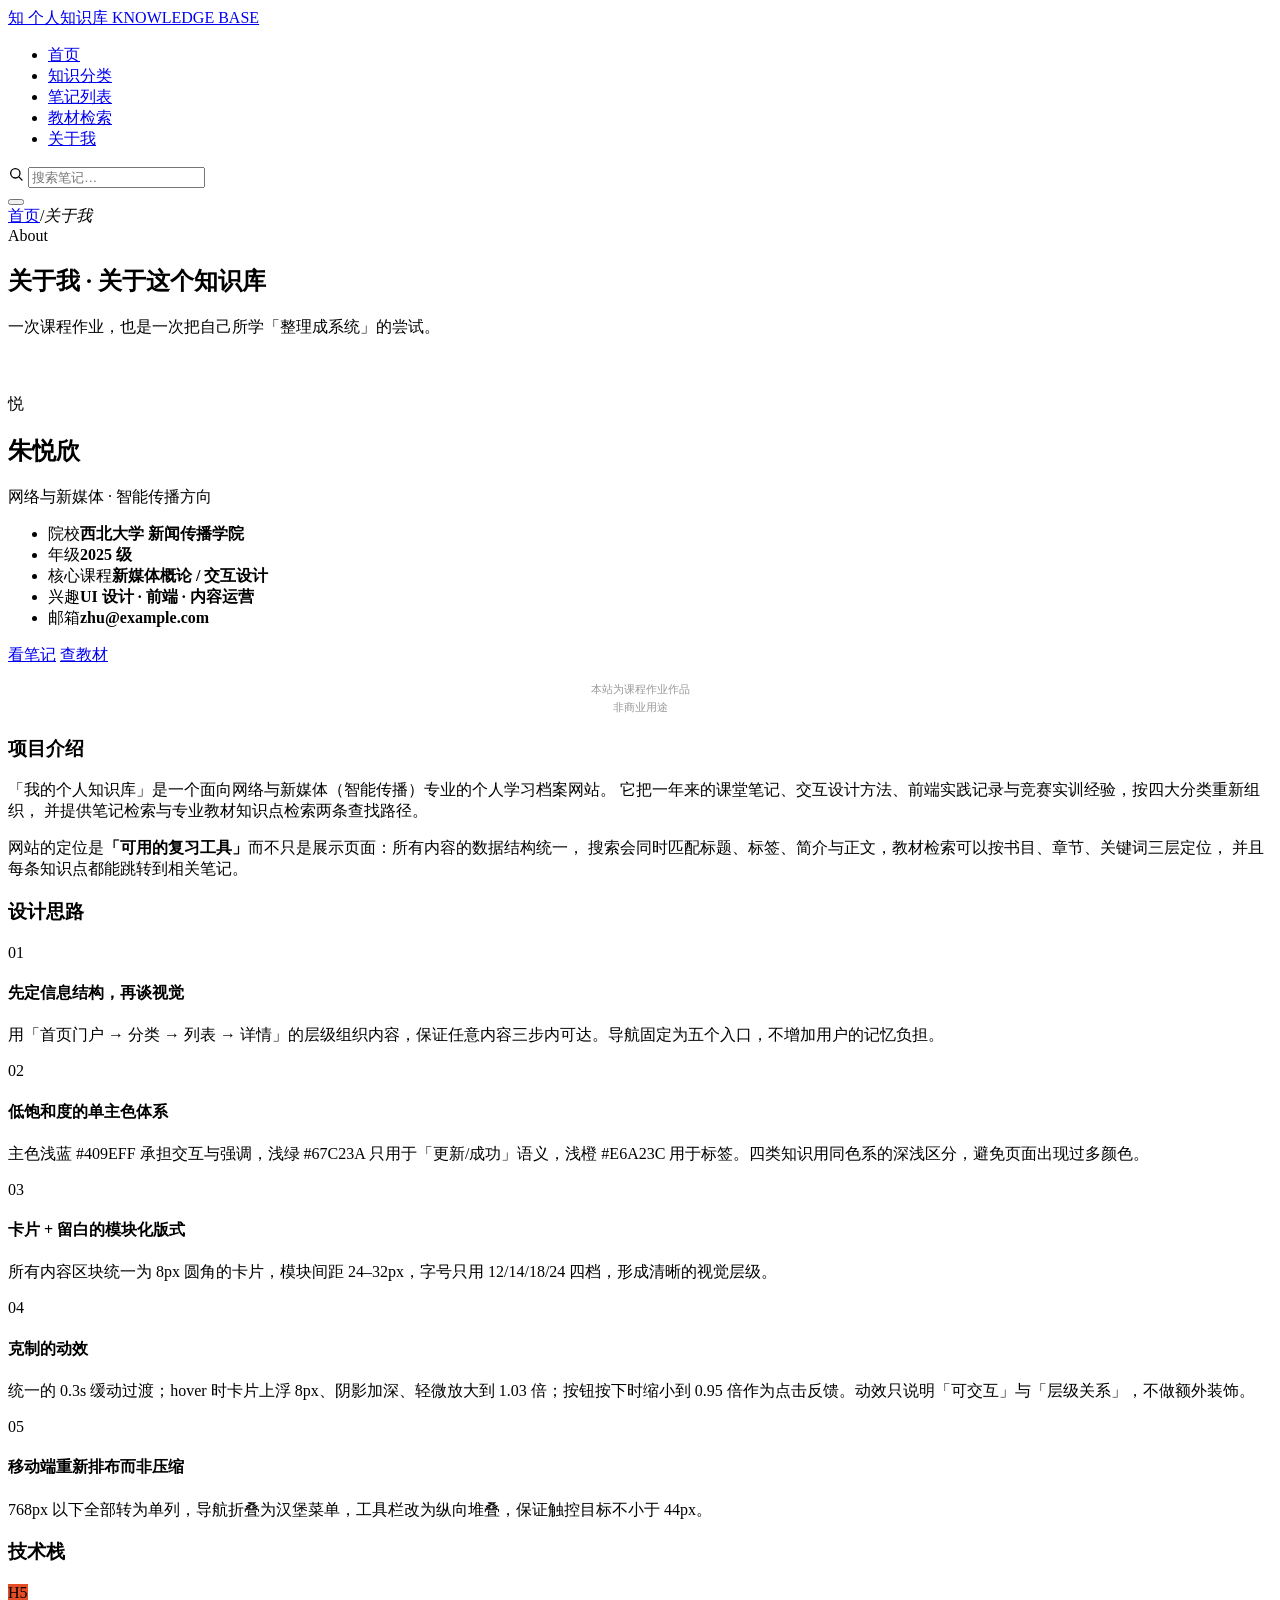
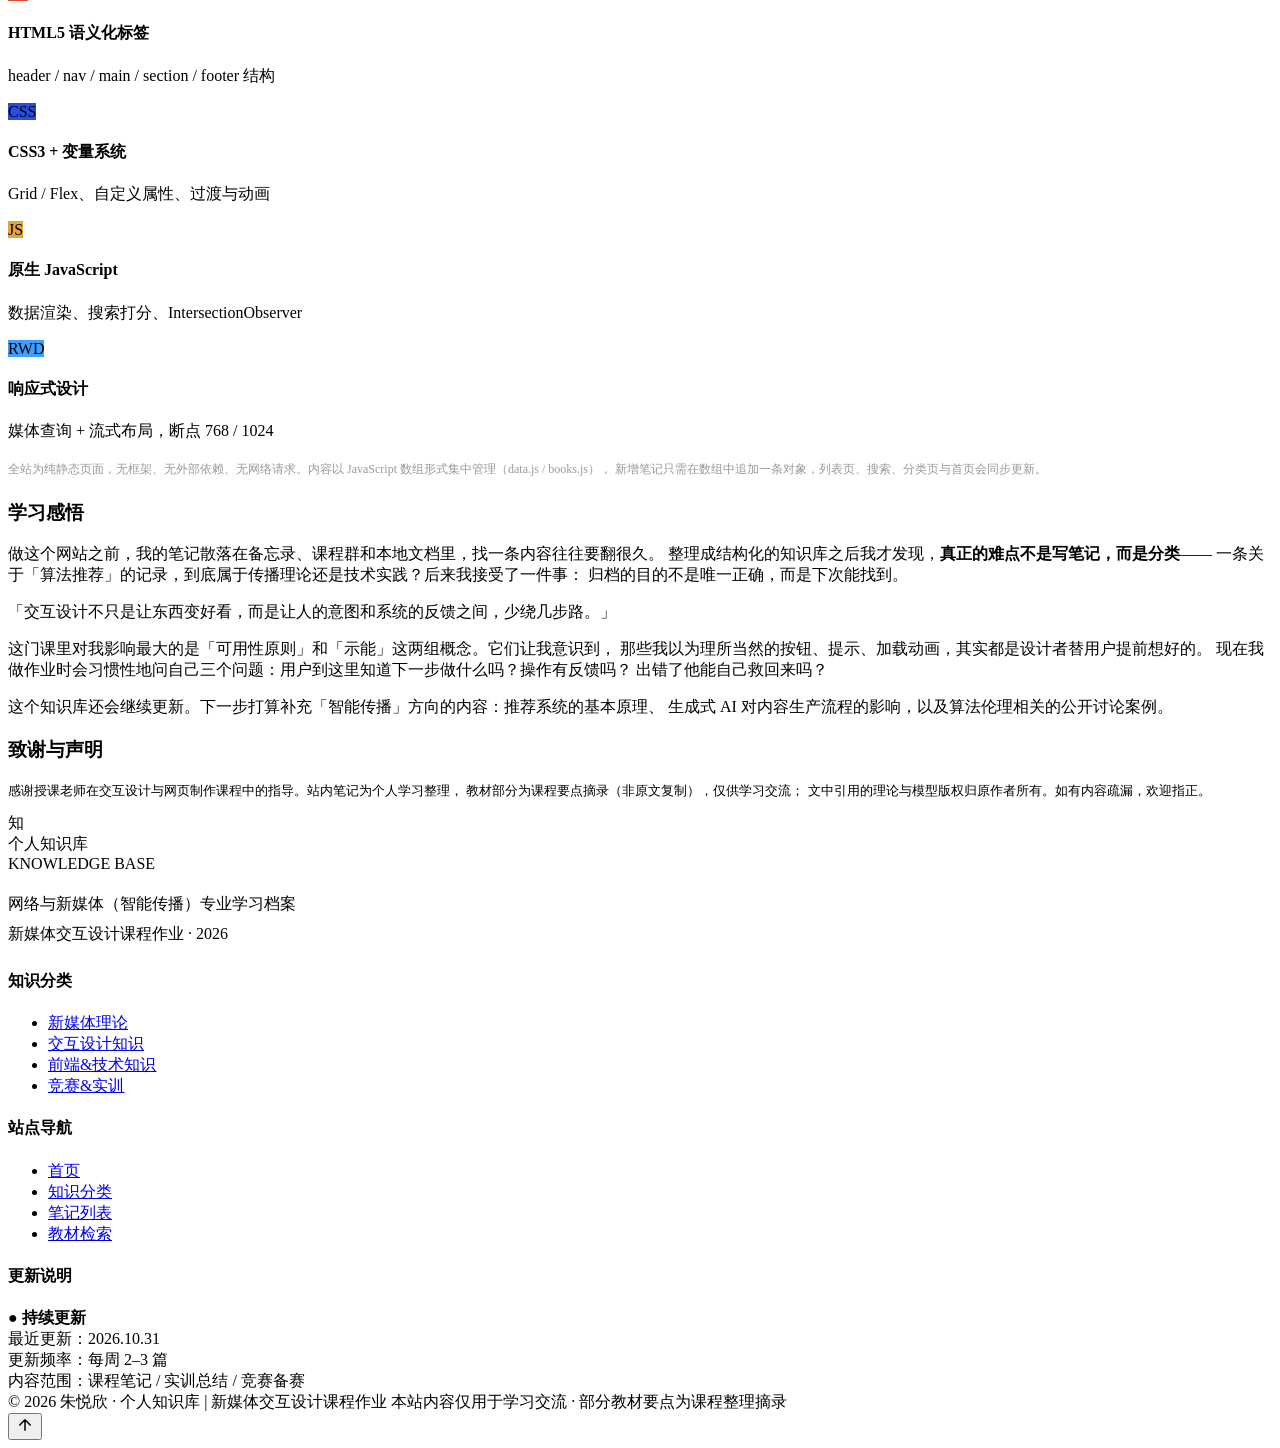
==== about.html @ 1f0d7f7c "Add files via upload" ====
<!DOCTYPE html>
<html lang="zh-CN">
<head>
<meta charset="UTF-8">
<meta name="viewport" content="width=device-width, initial-scale=1.0">
<meta name="description" content="关于我 — 个人知识库项目介绍、设计思路、技术栈与学习感悟。">
<title>关于我 | 我的个人知识库</title>
<link rel="stylesheet" href="assets/css/style.css">
<link rel="stylesheet" href="assets/css/pages.css">
</head>
<body>

<header class="navbar">
  <div class="container">
    <a class="logo" href="index.html">
      <span class="logo-mark">知</span>
      <span>
        <span class="logo-text">个人<span>知识库</span></span>
        <span class="logo-sub">KNOWLEDGE BASE</span>
      </span>
    </a>
    <nav aria-label="主导航">
      <ul class="nav-links" id="navLinks">
        <li><a href="index.html">首页</a></li>
        <li><a href="category.html">知识分类</a></li>
        <li><a href="list.html">笔记列表</a></li>
        <li><a href="books.html">教材检索</a></li>
        <li><a href="about.html" class="active" aria-current="page">关于我</a></li>
      </ul>
    </nav>
    <div class="nav-right">
      <div class="nav-search">
        <svg width="16" height="16" viewBox="0 0 24 24" fill="none" stroke="currentColor" stroke-width="2" stroke-linecap="round"><circle cx="11" cy="11" r="7"/><path d="M21 21l-4.3-4.3"/></svg>
        <input type="search" placeholder="搜索笔记…" aria-label="搜索笔记">
      </div>
      <button class="hamburger" aria-label="打开菜单" aria-expanded="false"><span></span></button>
    </div>
  </div>
</header>

<main>
  <section class="page-hero">
    <div class="container">
      <nav class="breadcrumb"><a href="index.html">首页</a><span>/</span><em>关于我</em></nav>
      <span class="eyebrow">About</span>
      <h1>关于我 · 关于这个知识库</h1>
      <p>一次课程作业，也是一次把自己所学「整理成系统」的尝试。</p>
    </div>
  </section>

  <section class="section" style="padding-top:40px">
    <div class="container">
      <div class="about-grid">

        <!-- 左：个人名片 -->
        <aside class="about-card">
          <div class="avatar">悦</div>
          <h2>朱悦欣</h2>
          <p class="about-role">网络与新媒体 · 智能传播方向</p>
          <ul class="about-facts">
            <li><span>院校</span><b>西北大学 新闻传播学院</b></li>
            <li><span>年级</span><b>2025 级</b></li>
            <li><span>核心课程</span><b>新媒体概论 / 交互设计</b></li>
            <li><span>兴趣</span><b>UI 设计 · 前端 · 内容运营</b></li>
            <li><span>邮箱</span><b>zhu@example.com</b></li>
          </ul>
          <div class="about-social">
            <a href="list.html">看笔记</a>
            <a href="books.html">查教材</a>
          </div>
          <p style="font-size:11px;color:#999;text-align:center;margin-top:14px;line-height:1.7">
            本站为课程作业作品<br>非商业用途
          </p>
        </aside>

        <!-- 右：正文 -->
        <div>
          <div class="about-block reveal">
            <h3>项目介绍</h3>
            <p>
              「我的个人知识库」是一个面向网络与新媒体（智能传播）专业的个人学习档案网站。
              它把一年来的课堂笔记、交互设计方法、前端实践记录与竞赛实训经验，按四大分类重新组织，
              并提供笔记检索与专业教材知识点检索两条查找路径。
            </p>
            <p>
              网站的定位是<b>「可用的复习工具」</b>而不只是展示页面：所有内容的数据结构统一，
              搜索会同时匹配标题、标签、简介与正文，教材检索可以按书目、章节、关键词三层定位，
              并且每条知识点都能跳转到相关笔记。
            </p>
          </div>

          <div class="about-block reveal">
            <h3>设计思路</h3>
            <div class="steps">
              <div class="step">
                <span class="step-no">01</span>
                <div>
                  <h4>先定信息结构，再谈视觉</h4>
                  <p>用「首页门户 → 分类 → 列表 → 详情」的层级组织内容，保证任意内容三步内可达。导航固定为五个入口，不增加用户的记忆负担。</p>
                </div>
              </div>
              <div class="step">
                <span class="step-no">02</span>
                <div>
                  <h4>低饱和度的单主色体系</h4>
                  <p>主色浅蓝 #409EFF 承担交互与强调，浅绿 #67C23A 只用于「更新/成功」语义，浅橙 #E6A23C 用于标签。四类知识用同色系的深浅区分，避免页面出现过多颜色。</p>
                </div>
              </div>
              <div class="step">
                <span class="step-no">03</span>
                <div>
                  <h4>卡片 + 留白的模块化版式</h4>
                  <p>所有内容区块统一为 8px 圆角的卡片，模块间距 24–32px，字号只用 12/14/18/24 四档，形成清晰的视觉层级。</p>
                </div>
              </div>
              <div class="step">
                <span class="step-no">04</span>
                <div>
                  <h4>克制的动效</h4>
                  <p>统一的 0.3s 缓动过渡；hover 时卡片上浮 8px、阴影加深、轻微放大到 1.03 倍；按钮按下时缩小到 0.95 倍作为点击反馈。动效只说明「可交互」与「层级关系」，不做额外装饰。</p>
                </div>
              </div>
              <div class="step">
                <span class="step-no">05</span>
                <div>
                  <h4>移动端重新排布而非压缩</h4>
                  <p>768px 以下全部转为单列，导航折叠为汉堡菜单，工具栏改为纵向堆叠，保证触控目标不小于 44px。</p>
                </div>
              </div>
            </div>
          </div>

          <div class="about-block reveal">
            <h3>技术栈</h3>
            <div class="tech-list">
              <div class="tech-item">
                <span class="tech-badge" style="background:#E44D26">H5</span>
                <div><h4>HTML5 语义化标签</h4><p>header / nav / main / section / footer 结构</p></div>
              </div>
              <div class="tech-item">
                <span class="tech-badge" style="background:#264DE4">CSS</span>
                <div><h4>CSS3 + 变量系统</h4><p>Grid / Flex、自定义属性、过渡与动画</p></div>
              </div>
              <div class="tech-item">
                <span class="tech-badge" style="background:#E6A23C">JS</span>
                <div><h4>原生 JavaScript</h4><p>数据渲染、搜索打分、IntersectionObserver</p></div>
              </div>
              <div class="tech-item">
                <span class="tech-badge" style="background:#409EFF">RWD</span>
                <div><h4>响应式设计</h4><p>媒体查询 + 流式布局，断点 768 / 1024</p></div>
              </div>
            </div>
            <p style="font-size:12px;color:#999;margin-top:14px;line-height:1.9">
              全站为纯静态页面，无框架、无外部依赖、无网络请求。内容以 JavaScript 数组形式集中管理（data.js / books.js），
              新增笔记只需在数组中追加一条对象，列表页、搜索、分类页与首页会同步更新。
            </p>
          </div>

          <div class="about-block reveal">
            <h3>学习感悟</h3>
            <p>
              做这个网站之前，我的笔记散落在备忘录、课程群和本地文档里，找一条内容往往要翻很久。
              整理成结构化的知识库之后我才发现，<b>真正的难点不是写笔记，而是分类</b>——
              一条关于「算法推荐」的记录，到底属于传播理论还是技术实践？后来我接受了一件事：
              归档的目的不是唯一正确，而是下次能找到。
            </p>
            <div class="thought" style="margin:14px 0">
              「交互设计不只是让东西变好看，而是让人的意图和系统的反馈之间，少绕几步路。」
            </div>
            <p>
              这门课里对我影响最大的是「可用性原则」和「示能」这两组概念。它们让我意识到，
              那些我以为理所当然的按钮、提示、加载动画，其实都是设计者替用户提前想好的。
              现在我做作业时会习惯性地问自己三个问题：用户到这里知道下一步做什么吗？操作有反馈吗？
              出错了他能自己救回来吗？
            </p>
            <p>
              这个知识库还会继续更新。下一步打算补充「智能传播」方向的内容：推荐系统的基本原理、
              生成式 AI 对内容生产流程的影响，以及算法伦理相关的公开讨论案例。
            </p>
          </div>

          <div class="about-block reveal">
            <h3>致谢与声明</h3>
            <p style="font-size:13px">
              感谢授课老师在交互设计与网页制作课程中的指导。站内笔记为个人学习整理，
              教材部分为课程要点摘录（非原文复制），仅供学习交流；
              文中引用的理论与模型版权归原作者所有。如有内容疏漏，欢迎指正。
            </p>
          </div>
        </div>
      </div>
    </div>
  </section>
</main>

<footer class="footer">
  <div class="container">
    <div class="footer-grid">
      <div>
        <div class="footer-brand">
          <span class="logo-mark">知</span>
          <div>
            <div class="logo-text">个人<span>知识库</span></div>
            <div class="logo-sub">KNOWLEDGE BASE</div>
          </div>
        </div>
        <p style="line-height:1.9">网络与新媒体（智能传播）专业学习档案<br>新媒体交互设计课程作业 · 2026</p>
      </div>
      <div>
        <h4>知识分类</h4>
        <ul>
          <li><a href="list.html?cat=theory">新媒体理论</a></li>
          <li><a href="list.html?cat=ui">交互设计知识</a></li>
          <li><a href="list.html?cat=code">前端&技术知识</a></li>
          <li><a href="list.html?cat=match">竞赛&实训</a></li>
        </ul>
      </div>
      <div>
        <h4>站点导航</h4>
        <ul>
          <li><a href="index.html">首页</a></li>
          <li><a href="category.html">知识分类</a></li>
          <li><a href="list.html">笔记列表</a></li>
          <li><a href="books.html">教材检索</a></li>
        </ul>
      </div>
      <div>
        <h4>更新说明</h4>
        <div class="footer-note">
          <strong>● 持续更新</strong><br>
          最近更新：2026.10.31<br>
          更新频率：每周 2–3 篇<br>
          内容范围：课程笔记 / 实训总结 / 竞赛备赛
        </div>
      </div>
    </div>
    <div class="footer-bottom">
      <span>© 2026 朱悦欣 · 个人知识库 | 新媒体交互设计课程作业</span>
      <span>本站内容仅用于学习交流 · 部分教材要点为课程整理摘录</span>
    </div>
  </div>
</footer>

<button class="to-top" aria-label="回到顶部">
  <svg width="18" height="18" viewBox="0 0 24 24" fill="none" stroke="currentColor" stroke-width="2" stroke-linecap="round" stroke-linejoin="round"><path d="M12 19V5M5 12l7-7 7 7"/></svg>
</button>

<script src="assets/js/data.js"></script>
<script src="assets/js/main.js"></script>
</body>
</html>
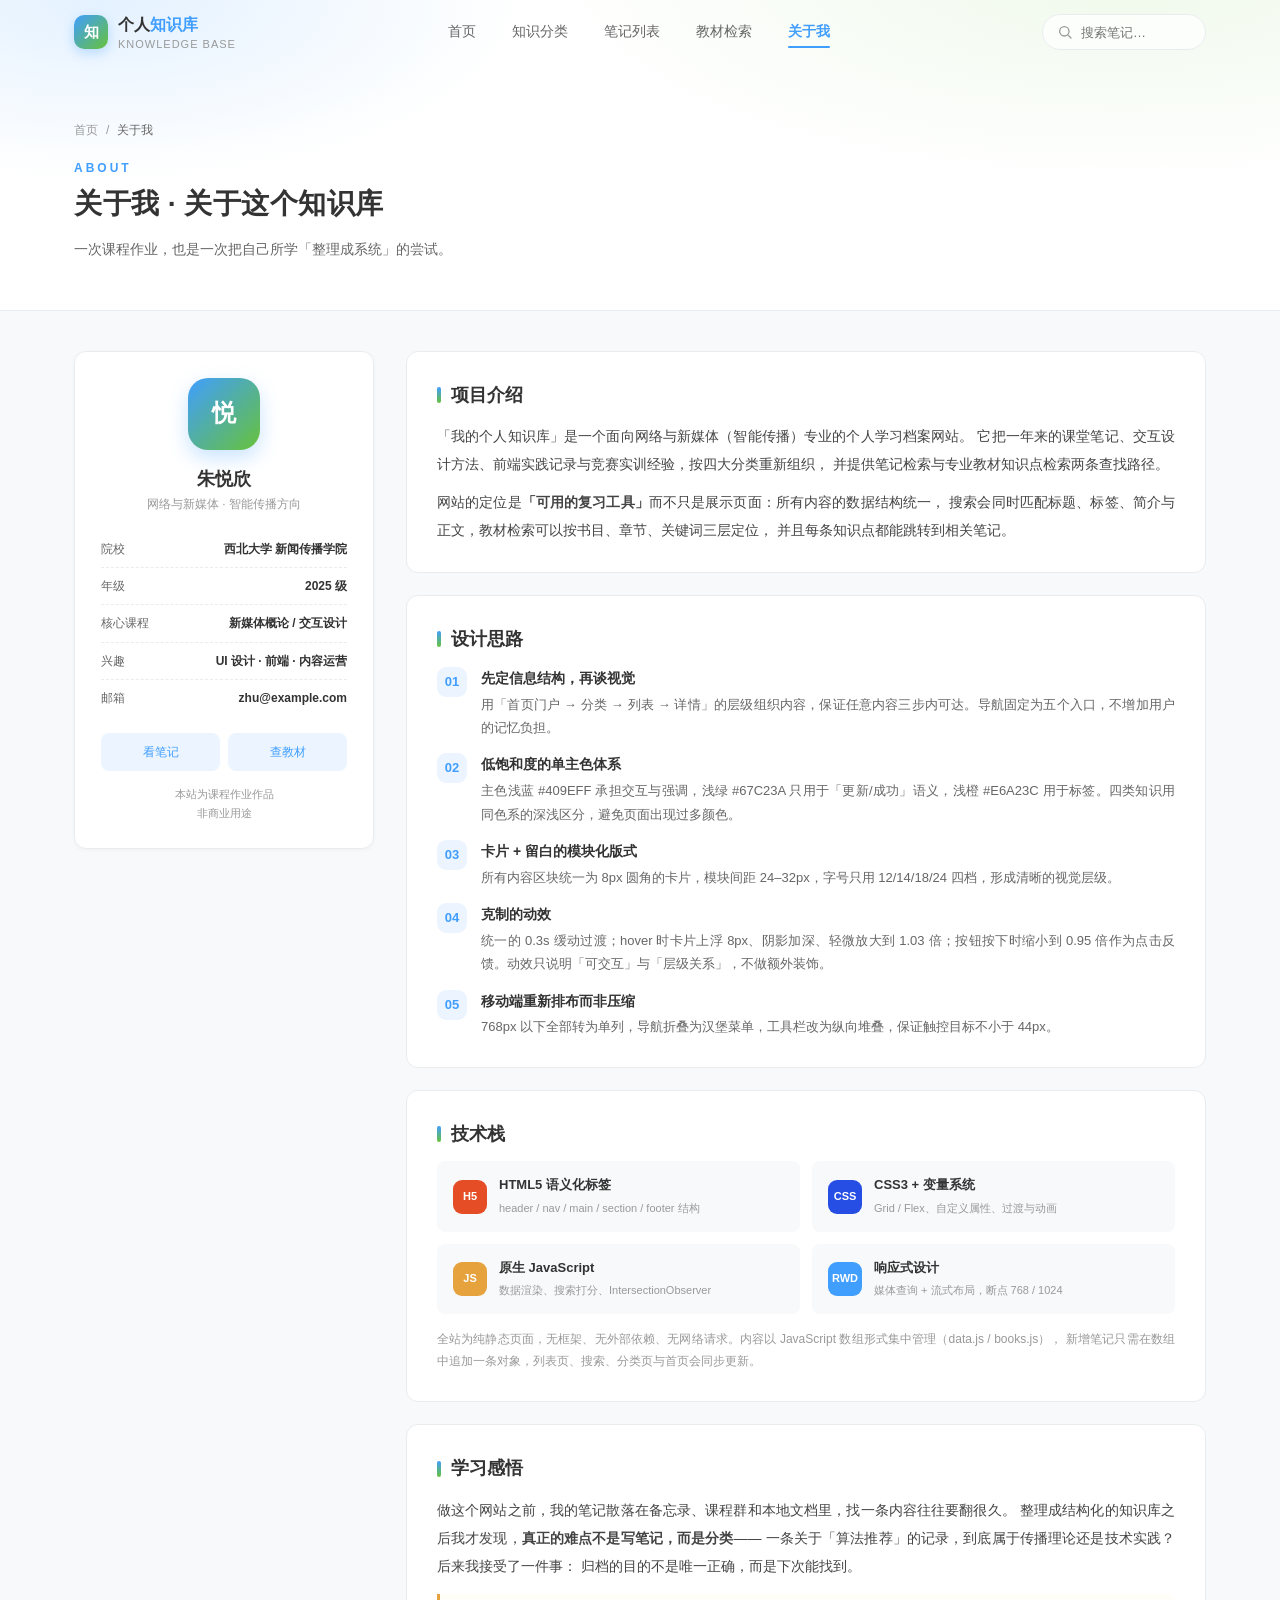
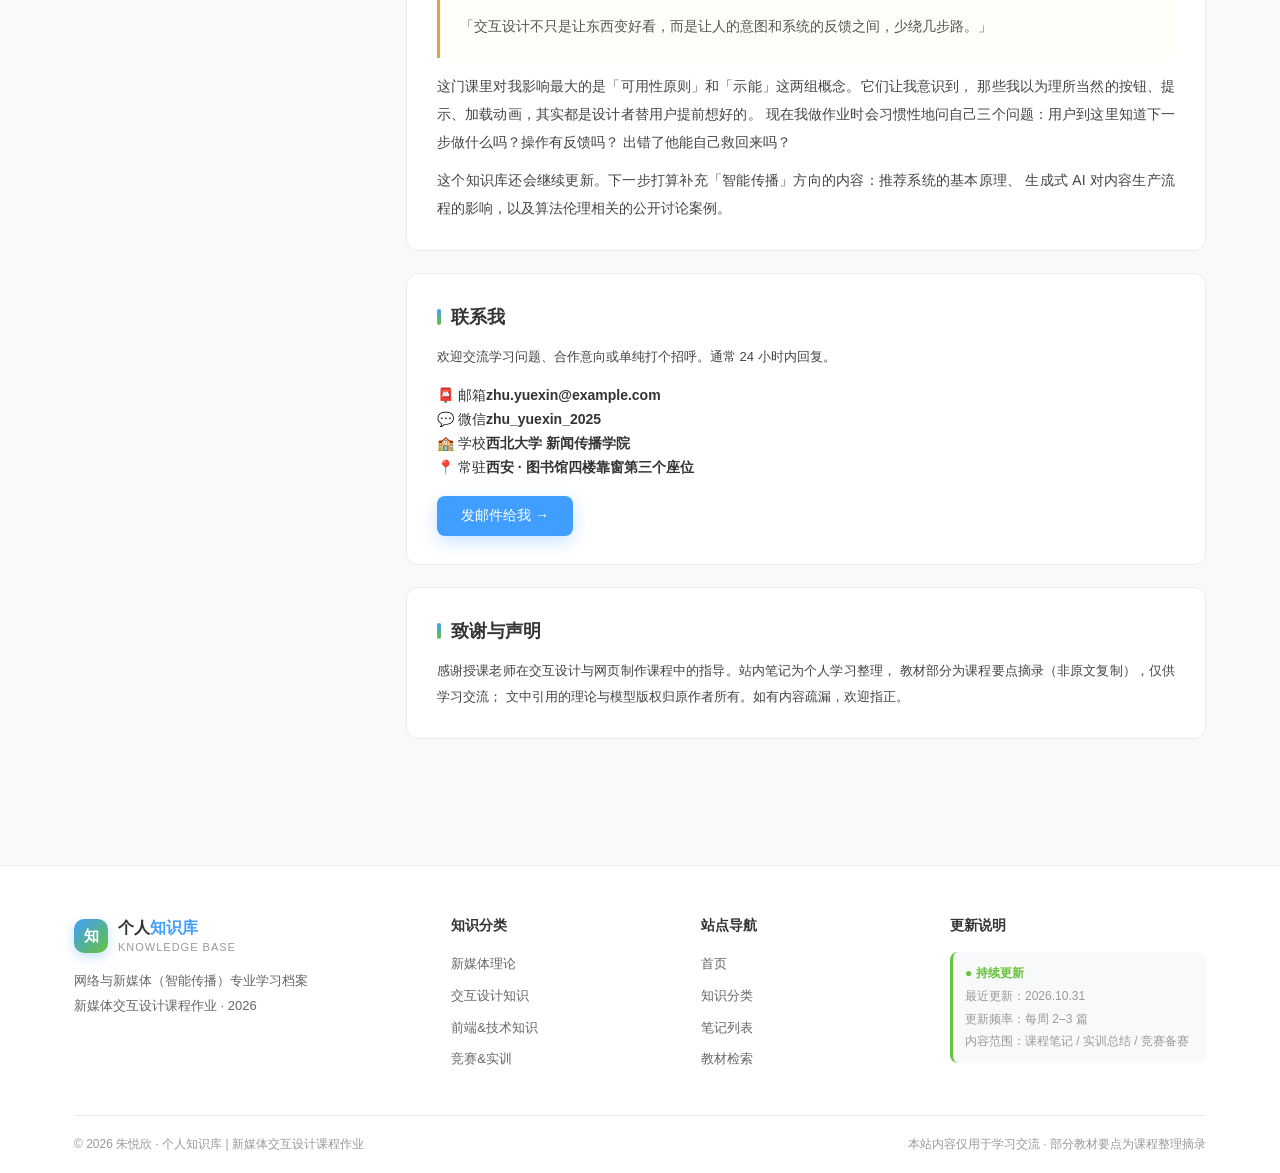
==== commit cf6633b5: "Add files via upload" ====
--- a/about.html
+++ b/about.html
@@ -179,6 +179,20 @@
             </p>
           </div>
 
+          <div class="about-block reveal" id="contact">
+            <h3>联系我</h3>
+            <p style="font-size:13px;margin-bottom:14px">
+              欢迎交流学习问题、合作意向或单纯打个招呼。通常 24 小时内回复。
+            </p>
+            <ul class="contact-list">
+              <li><span>📮 邮箱</span><b>zhu.yuexin@example.com</b></li>
+              <li><span>💬 微信</span><b>zhu_yuexin_2025</b></li>
+              <li><span>🏫 学校</span><b>西北大学 新闻传播学院</b></li>
+              <li><span>📍 常驻</span><b>西安 · 图书馆四楼靠窗第三个座位</b></li>
+            </ul>
+            <a class="btn btn-primary" href="mailto:zhu.yuexin@example.com" style="margin-top:16px;height:40px">发邮件给我 →</a>
+          </div>
+
           <div class="about-block reveal">
             <h3>致谢与声明</h3>
             <p style="font-size:13px">
--- a/assets/css/style.css
+++ b/assets/css/style.css
@@ -0,0 +1,279 @@
+/* ==========================================================
+   我的个人知识库 — 全局样式
+   网络与新媒体（智能传播）专业学习存档
+   配色：主 #409EFF / 辅 #67C23A · #E6A23C / 背景 #f8f9fa
+   ========================================================== */
+
+:root {
+  --primary: #409EFF;
+  --primary-dark: #2b7fd4;
+  --primary-light: #ecf5ff;
+  --green: #67C23A;
+  --green-light: #f0f9eb;
+  --orange: #E6A23C;
+  --orange-light: #fdf6ec;
+  --purple: #9b7ce0;
+  --purple-light: #f4f0fc;
+  --text: #333;
+  --text-sub: #666;
+  --text-light: #999;
+  --bg: #f8f9fa;
+  --white: #fff;
+  --line: #e9ecef;
+  --radius: 8px;
+  --shadow-sm: 0 1px 4px rgba(0, 0, 0, .04);
+  --shadow-md: 0 4px 14px rgba(64, 158, 255, .10);
+  --shadow-lg: 0 12px 32px rgba(64, 158, 255, .18);
+  --ease: .3s cubic-bezier(.25, .8, .35, 1);
+  --nav-h: 64px;
+}
+
+* { margin: 0; padding: 0; box-sizing: border-box; }
+
+html { scroll-behavior: smooth; }
+
+body {
+  font-family: "Microsoft Yahei", "微软雅黑", "PingFang SC", "Helvetica Neue", sans-serif;
+  font-size: 14px;
+  line-height: 1.7;
+  color: var(--text);
+  background: var(--bg);
+  -webkit-font-smoothing: antialiased;
+}
+
+a { color: inherit; text-decoration: none; }
+li { list-style: none; }
+img { max-width: 100%; display: block; }
+button { font-family: inherit; cursor: pointer; border: none; background: none; }
+::selection { background: var(--primary); color: #fff; }
+
+/* 滚动条 */
+::-webkit-scrollbar { width: 8px; height: 8px; }
+::-webkit-scrollbar-track { background: #f1f3f5; }
+::-webkit-scrollbar-thumb { background: #cfd8e3; border-radius: 8px; }
+::-webkit-scrollbar-thumb:hover { background: #b6c3d4; }
+
+/* ---------- 通用布局 ---------- */
+.container { width: 100%; max-width: 1180px; margin: 0 auto; padding: 0 24px; }
+
+.section { padding: 64px 0; }
+.section-head { margin-bottom: 32px; }
+.section-head .eyebrow {
+  font-size: 12px; letter-spacing: 2px; text-transform: uppercase;
+  color: var(--primary); font-weight: 700;
+}
+.section-head h2 {
+  font-size: 24px; font-weight: 700; color: var(--text);
+  margin: 6px 0 8px; letter-spacing: .5px;
+}
+.section-head p { font-size: 14px; color: var(--text-sub); max-width: 640px; }
+.section-head .line {
+  width: 40px; height: 3px; border-radius: 3px;
+  background: linear-gradient(90deg, var(--primary), var(--green));
+  margin-top: 14px;
+}
+
+/* ---------- 导航栏 ---------- */
+.navbar {
+  position: fixed; top: 0; left: 0; right: 0; z-index: 100;
+  height: var(--nav-h);
+  display: flex; align-items: center;
+  background: rgba(255, 255, 255, 0);
+  transition: background var(--ease), box-shadow var(--ease), height var(--ease), backdrop-filter var(--ease);
+}
+.navbar .container { display: flex; align-items: center; justify-content: space-between; }
+
+.navbar.scrolled, .navbar.solid {
+  background: rgba(255, 255, 255, .94);
+  backdrop-filter: saturate(180%) blur(12px);
+  -webkit-backdrop-filter: saturate(180%) blur(12px);
+  box-shadow: 0 1px 12px rgba(0, 0, 0, .06);
+}
+.navbar.scrolled { height: 58px; }
+
+.logo { display: flex; align-items: center; gap: 10px; }
+.logo-mark {
+  width: 34px; height: 34px; border-radius: 10px;
+  background: linear-gradient(135deg, #409EFF, #67C23A);
+  display: grid; place-items: center; color: #fff;
+  font-weight: 700; font-size: 15px; letter-spacing: -.5px;
+  box-shadow: 0 4px 12px rgba(64, 158, 255, .3);
+  transition: transform var(--ease);
+}
+.logo:hover .logo-mark { transform: rotate(-8deg) scale(1.06); }
+.logo-text { font-size: 16px; font-weight: 700; color: var(--text); }
+.logo-text span { color: var(--primary); }
+.logo-sub { font-size: 11px; color: var(--text-light); letter-spacing: 1px; display: block; margin-top: -3px; }
+
+/* 导航链接 + 悬浮下划线动效 */
+.nav-links { display: flex; align-items: center; gap: 4px; }
+.nav-links > li > a {
+  position: relative; display: block;
+  padding: 8px 16px; font-size: 14px; color: var(--text-sub);
+  border-radius: 6px; transition: color var(--ease), background var(--ease);
+}
+.nav-links > li > a::after {
+  content: ""; position: absolute; left: 16px; right: 16px; bottom: 4px;
+  height: 2px; border-radius: 2px; background: var(--primary);
+  transform: scaleX(0); transform-origin: left; transition: transform var(--ease);
+}
+.nav-links > li > a:hover { color: var(--primary); background: var(--primary-light); }
+.nav-links > li > a:hover::after { transform: scaleX(1); }
+.nav-links > li > a.active { color: var(--primary); font-weight: 700; }
+.nav-links > li > a.active::after { transform: scaleX(1); }
+
+.nav-right { display: flex; align-items: center; gap: 14px; }
+.nav-search {
+  display: flex; align-items: center; gap: 8px;
+  height: 36px; padding: 0 14px; border-radius: 18px;
+  background: rgba(255, 255, 255, .7); border: 1px solid var(--line);
+  transition: all var(--ease);
+}
+.nav-search:focus-within {
+  border-color: var(--primary); background: #fff;
+  box-shadow: 0 0 0 3px rgba(64, 158, 255, .12); width: 240px;
+}
+.nav-search input {
+  border: none; outline: none; background: none; font-size: 13px;
+  color: var(--text); width: 110px; transition: width var(--ease);
+}
+.nav-search:focus-within input { width: 180px; }
+.nav-search svg { flex: none; color: var(--text-light); }
+
+/* 汉堡按钮 */
+.hamburger {
+  display: none; width: 40px; height: 40px; border-radius: 8px;
+  place-items: center; transition: background var(--ease);
+}
+.hamburger:hover { background: var(--primary-light); }
+.hamburger span {
+  display: block; width: 20px; height: 2px; background: var(--text);
+  border-radius: 2px; position: relative; transition: all var(--ease);
+}
+.hamburger span::before, .hamburger span::after {
+  content: ""; position: absolute; left: 0; width: 20px; height: 2px;
+  background: var(--text); border-radius: 2px; transition: all var(--ease);
+}
+.hamburger span::before { top: -6px; }
+.hamburger span::after { top: 6px; }
+.hamburger.open span { background: transparent; }
+.hamburger.open span::before { top: 0; transform: rotate(45deg); }
+.hamburger.open span::after { top: 0; transform: rotate(-45deg); }
+
+/* ---------- 按钮 ---------- */
+.btn {
+  display: inline-flex; align-items: center; gap: 8px;
+  height: 42px; padding: 0 24px; border-radius: var(--radius);
+  font-size: 14px; font-weight: 500;
+  transition: all var(--ease); user-select: none;
+}
+.btn-primary { background: var(--primary); color: #fff; box-shadow: 0 6px 18px rgba(64, 158, 255, .28); }
+.btn-primary:hover { background: var(--primary-dark); transform: translateY(-2px); box-shadow: 0 10px 24px rgba(64, 158, 255, .36); }
+.btn-ghost { background: rgba(255, 255, 255, .85); color: var(--primary); border: 1px solid rgba(64, 158, 255, .35); }
+.btn-ghost:hover { background: #fff; border-color: var(--primary); transform: translateY(-2px); box-shadow: var(--shadow-md); }
+/* 点击反馈：按下缩小 */
+.btn:active { transform: scale(.95) !important; box-shadow: 0 2px 8px rgba(64, 158, 255, .2); }
+
+/* ---------- 标签 ---------- */
+.tag {
+  display: inline-block; padding: 2px 10px; border-radius: 20px;
+  font-size: 12px; line-height: 18px; white-space: nowrap;
+  transition: all var(--ease);
+}
+.tag-theory { background: var(--primary-light); color: var(--primary); }
+.tag-ui { background: var(--green-light); color: var(--green); }
+.tag-code { background: var(--orange-light); color: #b8791f; }
+.tag-match { background: var(--purple-light); color: var(--purple); }
+.tag-plain { background: #f1f3f5; color: var(--text-sub); }
+.tag:hover { transform: translateY(-2px); box-shadow: 0 4px 10px rgba(0, 0, 0, .08); }
+
+/* ---------- 卡片 hover 通用 ---------- */
+.hover-card {
+  background: var(--white); border-radius: var(--radius);
+  border: 1px solid var(--line); box-shadow: var(--shadow-sm);
+  transition: transform var(--ease), box-shadow var(--ease), border-color var(--ease);
+}
+.hover-card:hover {
+  transform: translateY(-8px) scale(1.03);
+  box-shadow: var(--shadow-lg); border-color: rgba(64, 158, 255, .35);
+}
+
+/* ---------- 页脚 ---------- */
+.footer {
+  margin-top: 40px; background: #fff; border-top: 1px solid var(--line);
+  padding: 48px 0 0;
+}
+.footer-grid {
+  display: grid; grid-template-columns: 1.6fr 1fr 1fr 1.2fr;
+  gap: 36px; padding-bottom: 36px;
+}
+.footer h4 { font-size: 14px; font-weight: 700; margin-bottom: 14px; color: var(--text); }
+.footer p, .footer a { font-size: 13px; color: var(--text-sub); }
+.footer li { margin-bottom: 8px; }
+.footer a { transition: color var(--ease), padding-left var(--ease); display: inline-block; }
+.footer a:hover { color: var(--primary); padding-left: 4px; }
+.footer-brand { display: flex; align-items: center; gap: 10px; margin-bottom: 12px; }
+.footer-note {
+  font-size: 12px; color: var(--text-light); line-height: 1.9;
+  background: var(--bg); border-radius: var(--radius); padding: 10px 12px;
+  border-left: 3px solid var(--green);
+}
+.footer-note strong { color: var(--green); font-weight: 600; }
+.footer-bottom {
+  border-top: 1px solid var(--line); padding: 18px 0;
+  display: flex; justify-content: space-between; align-items: center;
+  flex-wrap: wrap; gap: 8px; font-size: 12px; color: var(--text-light);
+}
+.footer-bottom a:hover { color: var(--primary); }
+
+/* ---------- 回到顶部 ---------- */
+.to-top {
+  position: fixed; right: 26px; bottom: 26px; z-index: 90;
+  width: 44px; height: 44px; border-radius: 50%;
+  background: #fff; color: var(--primary);
+  display: grid; place-items: center;
+  box-shadow: 0 6px 20px rgba(0, 0, 0, .12);
+  opacity: 0; visibility: hidden; transform: translateY(14px) scale(.9);
+  transition: all var(--ease);
+}
+.to-top.show { opacity: 1; visibility: visible; transform: none; }
+.to-top:hover { background: var(--primary); color: #fff; transform: translateY(-4px); }
+.to-top:active { transform: scale(.9); }
+
+/* ---------- 进场动画 ---------- */
+.reveal {
+  opacity: 0; transform: translateY(26px);
+  transition: opacity .6s ease, transform .6s cubic-bezier(.2, .8, .3, 1);
+}
+.reveal.in { opacity: 1; transform: none; }
+
+/* ---------- 响应式 ---------- */
+@media (max-width: 900px) {
+  .footer-grid { grid-template-columns: 1fr 1fr; }
+}
+@media (max-width: 768px) {
+  :root { --nav-h: 58px; }
+  .container { padding: 0 18px; }
+  .section { padding: 44px 0; }
+  .section-head h2 { font-size: 20px; }
+  .hamburger { display: grid; }
+  .nav-search { display: none; }
+
+  .nav-links {
+    position: fixed; top: var(--nav-h); left: 0; right: 0;
+    flex-direction: column; align-items: stretch; gap: 0;
+    background: #fff; padding: 8px 14px 18px;
+    border-bottom: 1px solid var(--line);
+    box-shadow: 0 16px 30px rgba(0, 0, 0, .08);
+    max-height: 0; overflow: hidden; opacity: 0;
+    transition: max-height var(--ease), opacity var(--ease), padding var(--ease);
+  }
+  .nav-links.open { max-height: 340px; opacity: 1; padding: 8px 14px 18px; }
+  .nav-links > li > a { padding: 13px 12px; border-radius: var(--radius); }
+  .nav-links > li > a::after { display: none; }
+  .nav-links > li > a.active { background: var(--primary-light); }
+
+  .navbar { background: rgba(255, 255, 255, .96); box-shadow: var(--shadow-sm); }
+  .footer-grid { grid-template-columns: 1fr; gap: 26px; }
+  .footer-bottom { flex-direction: column; text-align: center; }
+}
--- a/assets/css/pages.css
+++ b/assets/css/pages.css
@@ -0,0 +1,564 @@
+/* ==========================================================
+   页面级样式：首页 / 分类 / 列表 / 详情 / 教材检索 / 关于 / 404
+   ========================================================== */
+
+/* ---------- 页面头部（内页通用） ---------- */
+.page-hero {
+  padding: calc(var(--nav-h) + 56px) 0 48px;
+  background:
+    radial-gradient(900px 320px at 88% -8%, rgba(103, 194, 58, .10), transparent 65%),
+    radial-gradient(700px 300px at 8% 0%, rgba(64, 158, 255, .14), transparent 60%),
+    #fff;
+  border-bottom: 1px solid var(--line);
+}
+.page-hero h1 { font-size: 28px; font-weight: 700; letter-spacing: .5px; }
+.page-hero .eyebrow { font-size: 12px; letter-spacing: 3px; color: var(--primary); font-weight: 700; text-transform: uppercase; }
+.page-hero p { color: var(--text-sub); margin-top: 10px; max-width: 660px; }
+.breadcrumb { font-size: 12px; color: var(--text-light); margin-bottom: 16px; display: flex; gap: 8px; flex-wrap: wrap; }
+.breadcrumb a:hover { color: var(--primary); }
+.breadcrumb em { font-style: normal; color: var(--text-sub); }
+
+/* ==========================================================
+   首页
+   ========================================================== */
+.hero {
+  position: relative; overflow: hidden;
+  padding: calc(var(--nav-h) + 84px) 0 96px;
+  background:
+    radial-gradient(760px 420px at 82% -10%, rgba(64, 158, 255, .18), transparent 62%),
+    radial-gradient(620px 380px at 5% 12%, rgba(103, 194, 58, .14), transparent 58%),
+    linear-gradient(180deg, #fff 0%, #f8f9fa 100%);
+}
+.hero::after {
+  content: ""; position: absolute; inset: 0;
+  background-image: linear-gradient(rgba(64, 158, 255, .06) 1px, transparent 1px),
+    linear-gradient(90deg, rgba(64, 158, 255, .06) 1px, transparent 1px);
+  background-size: 44px 44px;
+  mask-image: radial-gradient(circle at 50% 30%, #000 0%, transparent 72%);
+  -webkit-mask-image: radial-gradient(circle at 50% 30%, #000 0%, transparent 72%);
+  pointer-events: none;
+}
+.hero .container { position: relative; z-index: 2; display: grid; grid-template-columns: 1.25fr .95fr; gap: 56px; align-items: center; }
+
+.hero-badge {
+  display: inline-flex; align-items: center; gap: 8px;
+  height: 30px; padding: 0 14px; border-radius: 20px;
+  background: rgba(255, 255, 255, .8); border: 1px solid rgba(64, 158, 255, .25);
+  font-size: 12px; color: var(--primary); font-weight: 600;
+  box-shadow: 0 4px 14px rgba(64, 158, 255, .12);
+}
+.hero-badge i {
+  width: 6px; height: 6px; border-radius: 50%; background: var(--green);
+  box-shadow: 0 0 0 0 rgba(103, 194, 58, .6); animation: pulse 2s infinite;
+}
+@keyframes pulse {
+  0% { box-shadow: 0 0 0 0 rgba(103, 194, 58, .55); }
+  70% { box-shadow: 0 0 0 8px rgba(103, 194, 58, 0); }
+  100% { box-shadow: 0 0 0 0 rgba(103, 194, 58, 0); }
+}
+
+.hero h1 {
+  font-size: 44px; line-height: 1.22; font-weight: 700; letter-spacing: 1px;
+  margin: 20px 0 6px;
+}
+.hero h1 .grad {
+  background: linear-gradient(120deg, #409EFF 10%, #67C23A 90%);
+  -webkit-background-clip: text; background-clip: text; color: transparent;
+}
+.hero-sub { font-size: 16px; color: var(--text-sub); margin-bottom: 10px; letter-spacing: .5px; }
+.hero-desc { font-size: 14px; color: var(--text-sub); max-width: 520px; margin-bottom: 28px; }
+.hero-actions { display: flex; gap: 12px; flex-wrap: wrap; margin-bottom: 34px; }
+
+.hero-stats { display: flex; gap: 34px; flex-wrap: wrap; }
+.hero-stats div strong { display: block; font-size: 24px; font-weight: 700; color: var(--primary); line-height: 1.2; }
+.hero-stats div span { font-size: 12px; color: var(--text-light); }
+
+/* 个人信息卡 */
+.profile-card {
+  background: rgba(255, 255, 255, .82);
+  backdrop-filter: blur(10px); -webkit-backdrop-filter: blur(10px);
+  border: 1px solid rgba(255, 255, 255, .9);
+  border-radius: 14px; padding: 26px;
+  box-shadow: 0 18px 50px rgba(64, 158, 255, .14);
+  transition: transform var(--ease), box-shadow var(--ease);
+}
+.profile-card:hover { transform: translateY(-6px); box-shadow: 0 26px 60px rgba(64, 158, 255, .2); }
+.profile-top { display: flex; align-items: center; gap: 14px; padding-bottom: 18px; border-bottom: 1px dashed var(--line); }
+.avatar {
+  width: 56px; height: 56px; border-radius: 16px; flex: none;
+  background: linear-gradient(135deg, #409EFF, #67C23A);
+  color: #fff; display: grid; place-items: center; font-size: 20px; font-weight: 700;
+  box-shadow: 0 8px 20px rgba(64, 158, 255, .28);
+}
+.profile-top h3 { font-size: 18px; font-weight: 700; }
+.profile-top p { font-size: 12px; color: var(--text-light); }
+.profile-list { padding-top: 14px; }
+.profile-list li {
+  display: flex; justify-content: space-between; align-items: baseline; gap: 10px;
+  font-size: 13px; padding: 7px 0; color: var(--text-sub);
+}
+.profile-list li b { color: var(--text); font-weight: 600; }
+.profile-tags { display: flex; flex-wrap: wrap; gap: 6px; margin-top: 14px; }
+
+/* 分类卡片 */
+.cats-grid { display: grid; grid-template-columns: repeat(4, 1fr); gap: 22px; }
+.cat-card {
+  position: relative; padding: 26px 22px 22px; overflow: hidden;
+  display: flex; flex-direction: column;
+}
+.cat-card h3 { font-size: 17px; font-weight: 700; margin: 14px 0 6px; }
+.cat-card p { font-size: 13px; color: var(--text-sub); line-height: 1.7; flex: 1; min-height: 66px; }
+.cat-icon {
+  width: 44px; height: 44px; border-radius: 12px;
+  display: grid; place-items: center;
+  transition: transform var(--ease), border-radius var(--ease);
+}
+.cat-card:hover .cat-icon { transform: rotate(-6deg) scale(1.08); border-radius: 14px; }
+.cat-theory { background: var(--primary-light); color: var(--primary); }
+.cat-ui { background: var(--green-light); color: var(--green); }
+.cat-code { background: var(--orange-light); color: var(--orange); }
+.cat-match { background: var(--purple-light); color: var(--purple); }
+
+.cat-foot { display: flex; align-items: center; justify-content: space-between; margin-top: 16px; }
+.cat-count { font-size: 12px; color: var(--text-light); }
+.cat-go { color: var(--primary); opacity: 0; transform: translateX(-6px); transition: all var(--ease); }
+.cat-card:hover .cat-go { opacity: 1; transform: none; }
+.cat-bar { position: absolute; left: 0; top: 0; height: 3px; width: 100%; transform: scaleX(0); transform-origin: left; transition: transform var(--ease); }
+.cat-card:hover .cat-bar { transform: scaleX(1); }
+.cat-bar-theory { background: var(--primary); }
+.cat-bar-ui { background: var(--green); }
+.cat-bar-code { background: var(--orange); }
+.cat-bar-match { background: var(--purple); }
+
+/* 首页两栏 */
+.home-split { display: grid; grid-template-columns: 1.55fr 1fr; gap: 32px; align-items: start; }
+
+.latest-item {
+  display: flex; gap: 18px; align-items: flex-start;
+  background: #fff; border: 1px solid var(--line); border-radius: var(--radius);
+  padding: 18px; margin-bottom: 14px;
+  transition: all var(--ease);
+}
+.latest-item:hover {
+  transform: translateX(6px);
+  border-color: rgba(64, 158, 255, .35);
+  box-shadow: 0 10px 26px rgba(64, 158, 255, .12);
+}
+.latest-date {
+  flex: none; width: 58px; text-align: center; padding: 8px 0;
+  background: var(--primary-light); border-radius: var(--radius); color: var(--primary);
+}
+.latest-date strong { display: block; font-size: 22px; line-height: 1.1; }
+.latest-date span { font-size: 11px; letter-spacing: .5px; opacity: .8; }
+.latest-main h4 { font-size: 15px; font-weight: 700; margin-bottom: 4px; transition: color var(--ease); }
+.latest-item:hover h4 { color: var(--primary); }
+.latest-main p { font-size: 13px; color: var(--text-sub); margin-bottom: 10px; display: -webkit-box; -webkit-line-clamp: 2; -webkit-box-orient: vertical; overflow: hidden; }
+.note-meta { display: flex; align-items: center; gap: 8px; flex-wrap: wrap; font-size: 12px; color: var(--text-light); }
+.latest-arrow { color: var(--text-light); align-self: center; opacity: 0; transition: all var(--ease); }
+.latest-item:hover .latest-arrow { opacity: 1; color: var(--primary); transform: translateX(3px); }
+
+/* 公告 */
+.notice-box { background: #fff; border: 1px solid var(--line); border-radius: var(--radius); padding: 22px; box-shadow: var(--shadow-sm); }
+.notice-head { display: flex; align-items: center; gap: 8px; font-size: 14px; font-weight: 700; margin-bottom: 14px; }
+.notice-head i { width: 8px; height: 8px; border-radius: 50%; background: var(--green); animation: pulse 2s infinite; }
+.notice-item {
+  display: flex; gap: 10px; font-size: 13px; color: var(--text-sub);
+  padding: 10px 0; border-bottom: 1px dashed var(--line); line-height: 1.6;
+  transition: color var(--ease);
+}
+.notice-item:last-child { border-bottom: none; }
+.notice-item:hover { color: var(--primary); }
+.notice-dot { width: 5px; height: 5px; border-radius: 50%; background: var(--orange); margin-top: 8px; flex: none; }
+
+/* ==========================================================
+   分类页
+   ========================================================== */
+.cat-block {
+  background: #fff; border: 1px solid var(--line); border-radius: 12px;
+  padding: 28px; margin-bottom: 24px;
+  transition: box-shadow var(--ease), border-color var(--ease);
+}
+.cat-block:hover { box-shadow: 0 14px 40px rgba(64, 158, 255, .10); border-color: rgba(64, 158, 255, .22); }
+.cat-block-head { display: flex; align-items: center; gap: 16px; padding-bottom: 18px; border-bottom: 1px solid var(--line); flex-wrap: wrap; }
+.cat-block-title { flex: 1; min-width: 200px; }
+.cat-block-title h2 { font-size: 20px; font-weight: 700; display: flex; align-items: center; gap: 10px; }
+.cat-en { font-size: 12px; font-weight: 400; color: var(--text-light); letter-spacing: 1px; text-transform: uppercase; }
+.cat-block-title p { font-size: 13px; color: var(--text-sub); margin-top: 4px; }
+.cat-block-link {
+  display: inline-flex; align-items: center; gap: 6px; font-size: 13px;
+  color: var(--primary); padding: 8px 14px; border-radius: 20px;
+  background: var(--primary-light); transition: all var(--ease);
+}
+.cat-block-link:hover { background: var(--primary); color: #fff; gap: 10px; }
+
+.cat-note-list li a {
+  display: flex; align-items: center; gap: 12px;
+  padding: 13px 10px; border-radius: var(--radius);
+  border-bottom: 1px dashed var(--line);
+  transition: all var(--ease);
+}
+.cat-note-list li:last-child a { border-bottom: none; }
+.cat-note-list li a:hover { background: #f8fbff; padding-left: 16px; }
+.cnl-dot { width: 6px; height: 6px; border-radius: 50%; flex: none; }
+.cat-dot-theory { background: var(--primary); }
+.cat-dot-ui { background: var(--green); }
+.cat-dot-code { background: var(--orange); }
+.cat-dot-match { background: var(--purple); }
+.cnl-title { flex: 1; font-size: 14px; transition: color var(--ease); }
+.cat-note-list li a:hover .cnl-title { color: var(--primary); }
+.cat-note-list time { font-size: 12px; color: var(--text-light); flex: none; }
+
+.cat-progress {
+  margin-top: 16px; height: 6px; border-radius: 6px; background: #f1f3f5;
+  position: relative;
+}
+.cat-progress-inner { display: block; height: 100%; border-radius: 6px; transition: width 1s cubic-bezier(.2, .8, .3, 1); }
+.cat-progress em { position: absolute; right: 0; top: -22px; font-size: 11px; color: var(--text-light); font-style: normal; }
+
+/* ==========================================================
+   列表页
+   ========================================================== */
+.list-toolbar {
+  display: flex; gap: 14px; align-items: center; justify-content: space-between;
+  flex-wrap: wrap; margin-bottom: 24px;
+  background: #fff; border: 1px solid var(--line); border-radius: 12px;
+  padding: 14px 16px; box-shadow: var(--shadow-sm);
+  position: sticky; top: calc(var(--nav-h) + 8px); z-index: 20;
+}
+.filter-chips { display: flex; gap: 8px; flex-wrap: wrap; }
+.chip {
+  padding: 7px 16px; border-radius: 18px; font-size: 13px; color: var(--text-sub);
+  background: #f4f6f9; border: 1px solid transparent;
+  transition: all var(--ease);
+}
+.chip:hover { background: var(--primary-light); color: var(--primary); transform: translateY(-2px); }
+.chip:active { transform: scale(.94); }
+.chip.active { background: var(--primary); color: #fff; box-shadow: 0 6px 16px rgba(64, 158, 255, .3); }
+
+.search-box {
+  display: flex; align-items: center; gap: 8px;
+  height: 40px; padding: 0 14px; border-radius: 20px;
+  border: 1px solid var(--line); background: #f8f9fa;
+  transition: all var(--ease); min-width: 260px;
+}
+.search-box:focus-within { background: #fff; border-color: var(--primary); box-shadow: 0 0 0 3px rgba(64, 158, 255, .12); }
+.search-box input { border: none; outline: none; background: none; flex: 1; font-size: 13px; font-family: inherit; }
+.search-clear {
+  width: 20px; height: 20px; border-radius: 50%; display: grid; place-items: center;
+  background: #e4e9f0; color: #7a8699; font-size: 12px; transition: all var(--ease);
+}
+.search-clear:hover { background: var(--primary); color: #fff; }
+.select-sort {
+  height: 40px; border-radius: 20px; border: 1px solid var(--line);
+  padding: 0 14px; font-size: 13px; font-family: inherit; color: var(--text-sub);
+  background: #f8f9fa; outline: none; cursor: pointer; transition: all var(--ease);
+}
+.select-sort:focus { border-color: var(--primary); background: #fff; }
+
+.list-info { font-size: 13px; color: var(--text-light); margin-bottom: 18px; }
+.list-info b { color: var(--primary); font-weight: 700; }
+
+.notes-grid { display: grid; grid-template-columns: repeat(3, 1fr); gap: 22px; }
+
+.note-card { overflow: hidden; display: flex; flex-direction: column; }
+.note-cover { display: block; }
+.cover {
+  height: 132px; position: relative; overflow: hidden;
+  display: grid; place-items: center;
+  transition: transform .5s cubic-bezier(.2, .8, .3, 1);
+}
+.note-card:hover .cover { transform: scale(1.06); }
+.cover span {
+  font-size: 44px; font-weight: 700; color: #fff; opacity: .9;
+  text-shadow: 0 6px 18px rgba(0, 0, 0, .12);
+  transition: transform var(--ease);
+}
+.note-card:hover .cover span { transform: scale(1.1) rotate(-4deg); }
+.cover::before {
+  content: ""; position: absolute; inset: 0;
+  background-image: radial-gradient(rgba(255, 255, 255, .42) 1px, transparent 1px);
+  background-size: 14px 14px; opacity: .55;
+}
+.cover-theory { background: linear-gradient(135deg, #6bb6ff, #409EFF); }
+.cover-ui { background: linear-gradient(135deg, #8fdc62, #67C23A); }
+.cover-code { background: linear-gradient(135deg, #f2bd6b, #E6A23C); }
+.cover-match { background: linear-gradient(135deg, #b9a0ea, #9b7ce0); }
+
+.note-body { padding: 16px 18px 18px; display: flex; flex-direction: column; flex: 1; }
+.note-title { font-size: 15px; font-weight: 700; line-height: 1.5; margin: 8px 0 6px; }
+.note-title a { transition: color var(--ease); }
+.note-card:hover .note-title a { color: var(--primary); }
+.note-intro {
+  font-size: 13px; color: var(--text-sub); line-height: 1.7; flex: 1;
+  display: -webkit-box; -webkit-line-clamp: 2; -webkit-box-orient: vertical; overflow: hidden;
+}
+.note-tags { display: flex; gap: 6px; flex-wrap: wrap; margin: 12px 0; }
+.note-more {
+  display: inline-flex; align-items: center; gap: 6px; font-size: 12px;
+  color: var(--primary); padding-top: 12px; border-top: 1px dashed var(--line);
+  transition: gap var(--ease);
+}
+.note-card:hover .note-more { gap: 10px; }
+mark { background: rgba(230, 162, 60, .28); color: #a06413; padding: 0 2px; border-radius: 3px; }
+
+.empty-state { text-align: center; padding: 70px 0; }
+.empty-state .em-icon { font-size: 40px; margin-bottom: 10px; }
+.empty-state h3 { font-size: 16px; margin-bottom: 6px; }
+.empty-state p { font-size: 13px; color: var(--text-light); }
+
+/* ==========================================================
+   笔记详情
+   ========================================================== */
+.read-progress {
+  position: fixed; top: 0; left: 0; height: 3px; width: 0; z-index: 200;
+  background: linear-gradient(90deg, #409EFF, #67C23A);
+  transition: width .1s linear;
+}
+.detail-page { padding-top: calc(var(--nav-h) + 44px); padding-bottom: 60px; }
+.detail-header { max-width: 820px; margin-bottom: 34px; }
+.detail-header h1 { font-size: 30px; line-height: 1.4; font-weight: 700; margin: 10px 0 12px; }
+.detail-intro {
+  font-size: 15px; color: var(--text-sub); line-height: 1.8;
+  padding-left: 14px; border-left: 3px solid var(--primary); background: #fff;
+  padding: 14px 16px; border-radius: 0 var(--radius) var(--radius) 0;
+}
+.detail-meta { display: flex; gap: 18px; flex-wrap: wrap; font-size: 12px; color: var(--text-light); margin-top: 16px; }
+
+.detail-layout { display: grid; grid-template-columns: 1fr 280px; gap: 32px; align-items: start; }
+.detail-article {
+  background: #fff; border: 1px solid var(--line); border-radius: 12px;
+  padding: 36px 40px; box-shadow: var(--shadow-sm);
+}
+.art-sec { margin-bottom: 30px; }
+.art-sec h2 {
+  font-size: 18px; font-weight: 700; margin-bottom: 12px;
+  display: flex; align-items: baseline; gap: 10px;
+}
+.art-sec h2 i {
+  font-style: normal; font-size: 12px; font-weight: 700; color: var(--primary);
+  background: var(--primary-light); padding: 2px 7px; border-radius: 5px;
+}
+.art-sec p { font-size: 14px; line-height: 2; color: #444; text-align: justify; }
+.art-sec:hover h2 i { background: var(--primary); color: #fff; transition: all var(--ease); }
+
+.art-tags { display: flex; gap: 8px; flex-wrap: wrap; padding: 20px 0; border-top: 1px dashed var(--line); }
+.art-refs { background: var(--bg); border-radius: var(--radius); padding: 18px 20px; margin: 6px 0 26px; }
+.art-refs h3 { font-size: 13px; font-weight: 700; margin-bottom: 10px; color: var(--text-sub); }
+.art-refs li { font-size: 12px; color: var(--text-light); line-height: 2; padding-left: 14px; position: relative; }
+.art-refs li::before { content: "·"; position: absolute; left: 3px; color: var(--primary); font-weight: 700; }
+
+.art-nav { display: grid; grid-template-columns: 1fr 1fr; gap: 14px; border-top: 1px solid var(--line); padding-top: 22px; }
+.art-nav-item {
+  display: block; padding: 14px 16px; border-radius: var(--radius);
+  background: #f8f9fa; border: 1px solid transparent; transition: all var(--ease);
+}
+.art-nav-item:hover { background: var(--primary-light); border-color: rgba(64, 158, 255, .3); transform: translateY(-3px); }
+.art-nav-item span { display: block; font-size: 11px; color: var(--text-light); margin-bottom: 3px; }
+.art-nav-item strong { font-size: 13px; font-weight: 600; line-height: 1.5; display: block; }
+.art-nav-item.next { text-align: right; }
+
+.detail-side { position: sticky; top: calc(var(--nav-h) + 20px); display: flex; flex-direction: column; gap: 16px; }
+.side-card { background: #fff; border: 1px solid var(--line); border-radius: var(--radius); padding: 18px; box-shadow: var(--shadow-sm); }
+.side-card h4 { font-size: 13px; font-weight: 700; margin-bottom: 12px; padding-left: 9px; border-left: 3px solid var(--primary); line-height: 1.2; }
+.toc a { display: block; font-size: 13px; color: var(--text-sub); padding: 7px 10px; border-radius: 6px; transition: all var(--ease); }
+.toc a:hover, .toc a.active { background: var(--primary-light); color: var(--primary); padding-left: 14px; }
+.side-rel li { margin-bottom: 10px; }
+.side-rel a { display: block; font-size: 13px; color: var(--text-sub); line-height: 1.6; transition: color var(--ease); }
+.side-rel a:hover { color: var(--primary); }
+.side-rel .tag { margin-bottom: 4px; }
+.side-empty { font-size: 12px; color: var(--text-light); }
+.side-tip p { font-size: 12px; color: var(--text-light); line-height: 1.9; }
+.side-tip { border-left: 3px solid var(--orange); }
+
+/* ==========================================================
+   教材检索页
+   ========================================================== */
+.book-search-hero { padding: calc(var(--nav-h) + 52px) 0 40px; background: linear-gradient(180deg, #fff, #f8f9fa); }
+.bk-searchbar {
+  display: flex; gap: 10px; align-items: center; margin-top: 26px;
+  background: #fff; border: 1px solid var(--line); border-radius: 50px;
+  padding: 8px 8px 8px 22px; box-shadow: 0 10px 34px rgba(64, 158, 255, .12);
+  transition: all var(--ease); max-width: 720px;
+}
+.bk-searchbar:focus-within { border-color: var(--primary); box-shadow: 0 14px 40px rgba(64, 158, 255, .2); transform: translateY(-2px); }
+.bk-searchbar svg { color: var(--text-light); flex: none; }
+.bk-searchbar input {
+  flex: 1; border: none; outline: none; font-size: 15px; font-family: inherit;
+  background: none; height: 42px; color: var(--text);
+}
+.bk-searchbar button {
+  height: 42px; padding: 0 28px; border-radius: 40px; background: var(--primary); color: #fff;
+  font-size: 14px; font-weight: 600; transition: all var(--ease);
+}
+.bk-searchbar button:hover { background: var(--primary-dark); }
+.bk-searchbar button:active { transform: scale(.95); }
+
+.hot-kw { display: flex; gap: 8px; flex-wrap: wrap; align-items: center; margin-top: 16px; font-size: 12px; color: var(--text-light); }
+.hot-kw button {
+  padding: 5px 13px; border-radius: 16px; font-size: 12px; color: var(--text-sub);
+  background: #fff; border: 1px solid var(--line); transition: all var(--ease);
+}
+.hot-kw button:hover { color: var(--primary); border-color: var(--primary); background: var(--primary-light); transform: translateY(-2px); }
+.hot-kw button:active { transform: scale(.94); }
+
+.book-layout { display: grid; grid-template-columns: 264px 1fr; gap: 28px; align-items: start; padding-bottom: 60px; }
+.book-side { position: sticky; top: calc(var(--nav-h) + 16px); display: flex; flex-direction: column; gap: 16px; }
+.book-panel { background: #fff; border: 1px solid var(--line); border-radius: 12px; padding: 16px; box-shadow: var(--shadow-sm); }
+.book-panel h4 { font-size: 13px; font-weight: 700; margin-bottom: 12px; color: var(--text-sub); display: flex; justify-content: space-between; }
+.book-panel h4 span { font-weight: 400; font-size: 11px; color: var(--text-light); }
+.bookitem {
+  display: flex; align-items: center; gap: 10px; padding: 10px; border-radius: var(--radius);
+  cursor: pointer; transition: all var(--ease); border: 1px solid transparent;
+}
+.bookitem:hover { background: #f8fbff; transform: translateX(3px); }
+.bookitem.active { background: var(--primary-light); border-color: rgba(64, 158, 255, .3); }
+.bookdot { width: 8px; height: 8px; border-radius: 3px; flex: none; }
+.bookitem strong { display: block; font-size: 13px; font-weight: 600; }
+.bookitem em { display: block; font-size: 11px; color: var(--text-light); font-style: normal; }
+.bookcount { font-size: 11px; color: var(--text-light); flex: none; }
+
+.chnav-group { margin-bottom: 12px; }
+.chnav-book { font-size: 11px; font-weight: 700; letter-spacing: .5px; margin-bottom: 6px; }
+.chnav-list { display: flex; flex-direction: column; gap: 3px; }
+.chnav-item {
+  text-align: left; font-size: 12px; color: var(--text-sub); padding: 6px 9px;
+  border-radius: 6px; transition: all var(--ease); line-height: 1.5;
+}
+.chnav-item:hover { background: var(--primary-light); color: var(--primary); padding-left: 13px; }
+
+.bk-stats { font-size: 13px; color: var(--text-sub); margin-bottom: 16px; }
+.bk-stats b { color: var(--primary); font-weight: 700; }
+.bk-cards { display: grid; gap: 16px; }
+.bk-card {
+  background: #fff; border: 1px solid var(--line); border-left: 3px solid var(--bk, var(--primary));
+  border-radius: var(--radius); padding: 20px 22px;
+  transition: all var(--ease);
+}
+.bk-card:hover { transform: translateX(4px); box-shadow: 0 12px 30px rgba(64, 158, 255, .12); border-color: rgba(64, 158, 255, .3); border-left-color: var(--bk); }
+.bk-card-head { display: flex; align-items: center; gap: 10px; margin-bottom: 10px; flex-wrap: wrap; }
+.bk-book { font-size: 11px; padding: 2px 9px; border-radius: 12px; font-weight: 600; }
+.bk-loc { font-size: 11px; color: var(--text-light); }
+.bk-card h3 { font-size: 16px; font-weight: 700; margin-bottom: 8px; }
+.bk-card p { font-size: 13px; color: #555; line-height: 1.95; text-align: justify; }
+.bk-foot {
+  display: flex; align-items: center; gap: 14px; margin-top: 12px; padding-top: 12px;
+  border-top: 1px dashed var(--line); font-size: 11px; color: var(--text-light);
+}
+.bk-page { background: var(--bg); padding: 1px 8px; border-radius: 10px; }
+.bk-foot a { margin-left: auto; display: inline-flex; align-items: center; gap: 4px; color: var(--primary); transition: gap var(--ease); }
+.bk-foot a:hover { gap: 8px; }
+.bk-hint {
+  background: #fff; border: 1px dashed rgba(64, 158, 255, .4); border-radius: 12px;
+  padding: 26px; text-align: center; color: var(--text-sub); font-size: 13px;
+}
+.bk-hint strong { color: var(--primary); }
+
+/* ==========================================================
+   关于我
+   ========================================================== */
+.about-grid { display: grid; grid-template-columns: 300px 1fr; gap: 32px; align-items: start; }
+.about-card { background: #fff; border: 1px solid var(--line); border-radius: 12px; padding: 26px; box-shadow: var(--shadow-sm); position: sticky; top: calc(var(--nav-h) + 20px); }
+.about-card .avatar { width: 72px; height: 72px; border-radius: 20px; font-size: 24px; margin: 0 auto 14px; }
+.about-card h2 { font-size: 18px; text-align: center; }
+.about-card .about-role { text-align: center; font-size: 12px; color: var(--text-light); margin-bottom: 16px; }
+.about-facts li { display: flex; justify-content: space-between; font-size: 12px; padding: 8px 0; border-bottom: 1px dashed var(--line); color: var(--text-sub); }
+.about-facts li:last-child { border: none; }
+.about-facts b { color: var(--text); font-weight: 600; }
+.about-social { display: flex; gap: 8px; margin-top: 16px; }
+.about-social a {
+  flex: 1; text-align: center; font-size: 12px; padding: 9px 0; border-radius: var(--radius);
+  background: var(--primary-light); color: var(--primary); transition: all var(--ease);
+}
+.about-social a:hover { background: var(--primary); color: #fff; transform: translateY(-2px); }
+
+.about-block { background: #fff; border: 1px solid var(--line); border-radius: 12px; padding: 28px 30px; margin-bottom: 22px; }
+.about-block h3 { font-size: 18px; font-weight: 700; margin-bottom: 12px; display: flex; align-items: center; gap: 10px; }
+.about-block h3::before { content: ""; width: 4px; height: 16px; border-radius: 3px; background: linear-gradient(180deg, var(--primary), var(--green)); }
+.about-block p { font-size: 14px; color: #444; line-height: 2; text-align: justify; }
+.about-block p + p { margin-top: 10px; }
+
+.steps { display: grid; gap: 14px; margin-top: 6px; }
+.step { display: flex; gap: 14px; }
+.step-no {
+  flex: none; width: 30px; height: 30px; border-radius: 9px;
+  background: var(--primary-light); color: var(--primary);
+  display: grid; place-items: center; font-size: 13px; font-weight: 700;
+  transition: all var(--ease);
+}
+.step:hover .step-no { background: var(--primary); color: #fff; transform: rotate(-6deg); }
+.step h4 { font-size: 14px; font-weight: 700; margin-bottom: 2px; }
+.step p { font-size: 13px; color: var(--text-sub); line-height: 1.8; margin: 0; }
+
+.tech-list { display: grid; grid-template-columns: repeat(2, 1fr); gap: 12px; margin-top: 8px; }
+.tech-item { display: flex; align-items: center; gap: 12px; padding: 13px 16px; background: #f8f9fa; border-radius: var(--radius); transition: all var(--ease); }
+.tech-item:hover { background: #fff; box-shadow: 0 8px 22px rgba(64, 158, 255, .12); transform: translateY(-3px); }
+.tech-badge { width: 34px; height: 34px; border-radius: 9px; display: grid; place-items: center; font-size: 11px; font-weight: 700; color: #fff; flex: none; }
+.tech-item h4 { font-size: 13px; font-weight: 600; }
+.tech-item p { font-size: 11px; color: var(--text-light); }
+
+.thought { border-left: 3px solid var(--orange); background: #fffdf8; padding: 18px 20px; border-radius: 0 var(--radius) var(--radius) 0; font-size: 14px; color: #555; line-height: 2; }
+
+/* ==========================================================
+   404
+   ========================================================== */
+.err-wrap { min-height: 100vh; display: grid; place-items: center; text-align: center; padding: 100px 20px; position: relative; overflow: hidden; }
+.err-wrap::before {
+  content: ""; position: absolute; width: 620px; height: 620px; border-radius: 50%;
+  background: radial-gradient(circle, rgba(64, 158, 255, .13), transparent 68%);
+  top: 50%; left: 50%; transform: translate(-50%, -50%);
+}
+.err-code {
+  font-size: 132px; font-weight: 800; letter-spacing: 6px; line-height: 1;
+  background: linear-gradient(120deg, #409EFF, #67C23A);
+  -webkit-background-clip: text; background-clip: text; color: transparent;
+  position: relative; animation: float 4s ease-in-out infinite;
+}
+@keyframes float { 0%, 100% { transform: translateY(0); } 50% { transform: translateY(-12px); } }
+.err-wrap h1 { font-size: 22px; font-weight: 700; margin: 14px 0 8px; }
+.err-wrap p { font-size: 14px; color: var(--text-sub); margin-bottom: 26px; }
+.err-actions { display: flex; gap: 12px; justify-content: center; flex-wrap: wrap; position: relative; }
+.err-links { margin-top: 34px; display: flex; gap: 10px; justify-content: center; flex-wrap: wrap; position: relative; }
+.err-links a { font-size: 12px; padding: 6px 14px; border-radius: 16px; background: #fff; border: 1px solid var(--line); color: var(--text-sub); transition: all var(--ease); }
+.err-links a:hover { color: var(--primary); border-color: var(--primary); transform: translateY(-2px); box-shadow: var(--shadow-md); }
+
+/* ==========================================================
+   响应式
+   ========================================================== */
+@media (max-width: 1024px) {
+  .cats-grid { grid-template-columns: repeat(2, 1fr); }
+  .notes-grid { grid-template-columns: repeat(2, 1fr); }
+  .hero .container { grid-template-columns: 1fr; gap: 36px; }
+  .hero h1 { font-size: 34px; }
+  .home-split { grid-template-columns: 1fr; }
+  .detail-layout, .book-layout, .about-grid { grid-template-columns: 1fr; }
+  .detail-side, .book-side, .about-card { position: static; }
+  .book-side { flex-direction: column; }
+}
+@media (max-width: 768px) {
+  .hero { padding: calc(var(--nav-h) + 40px) 0 56px; }
+  .hero h1 { font-size: 27px; }
+  .hero-sub { font-size: 14px; }
+  .hero-stats { gap: 22px; }
+  .hero-stats div strong { font-size: 20px; }
+  .page-hero { padding: calc(var(--nav-h) + 32px) 0 32px; }
+  .page-hero h1 { font-size: 22px; }
+  .cats-grid, .notes-grid, .tech-list { grid-template-columns: 1fr; }
+  .cat-block { padding: 20px; }
+  .cat-block-head { gap: 12px; }
+  .cat-block-link { margin-left: 56px; }
+  .cat-note-list li a { flex-wrap: wrap; gap: 8px; }
+  .cnl-title { flex: 1 1 100%; order: 2; }
+  .cat-note-list time { order: 3; }
+  .list-toolbar { position: static; flex-direction: column; align-items: stretch; }
+  .search-box { min-width: 0; }
+  .select-sort { width: 100%; }
+  .detail-article { padding: 22px 18px; }
+  .detail-header h1 { font-size: 21px; }
+  .detail-intro { font-size: 13px; }
+  .art-nav { grid-template-columns: 1fr; }
+  .art-nav-item.next { text-align: left; }
+  .bk-searchbar { padding-left: 16px; }
+  .bk-searchbar button { padding: 0 18px; }
+  .err-code { font-size: 88px; }
+  .hot-kw { font-size: 11px; }
+}
